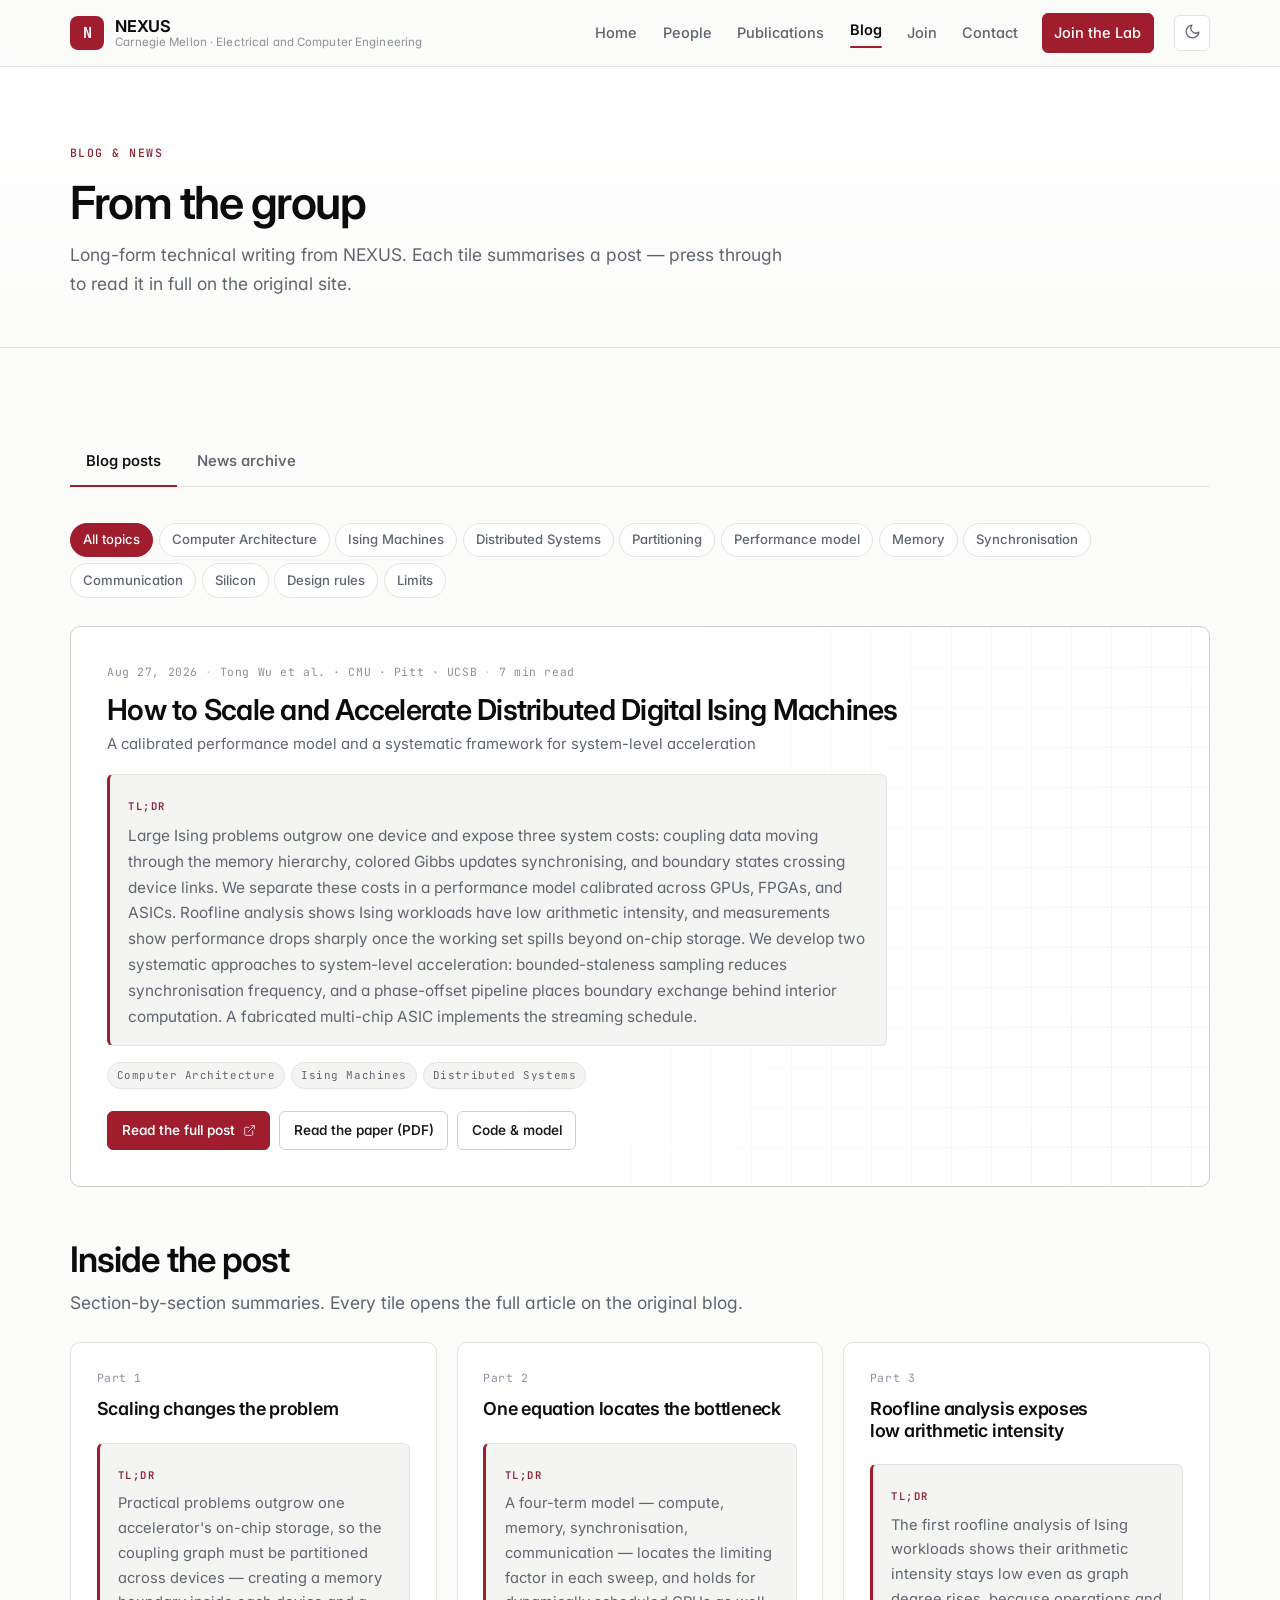
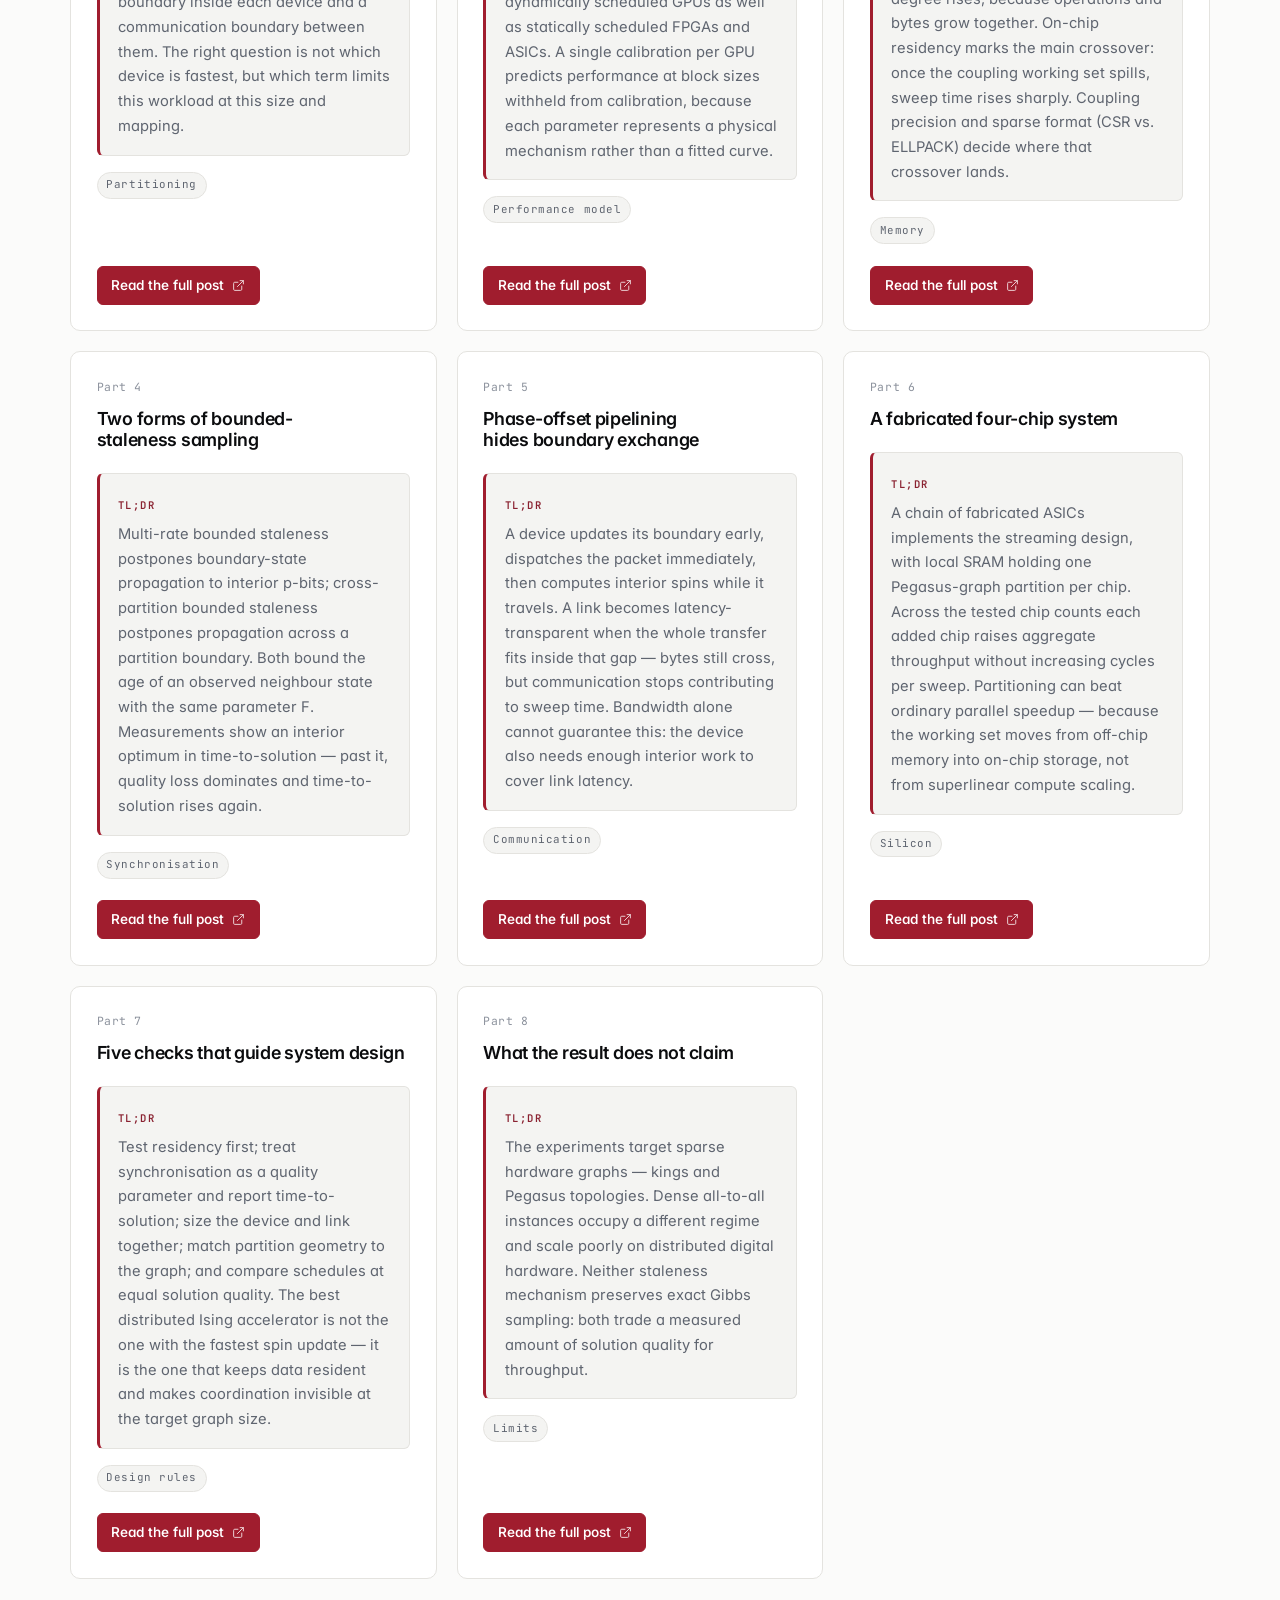
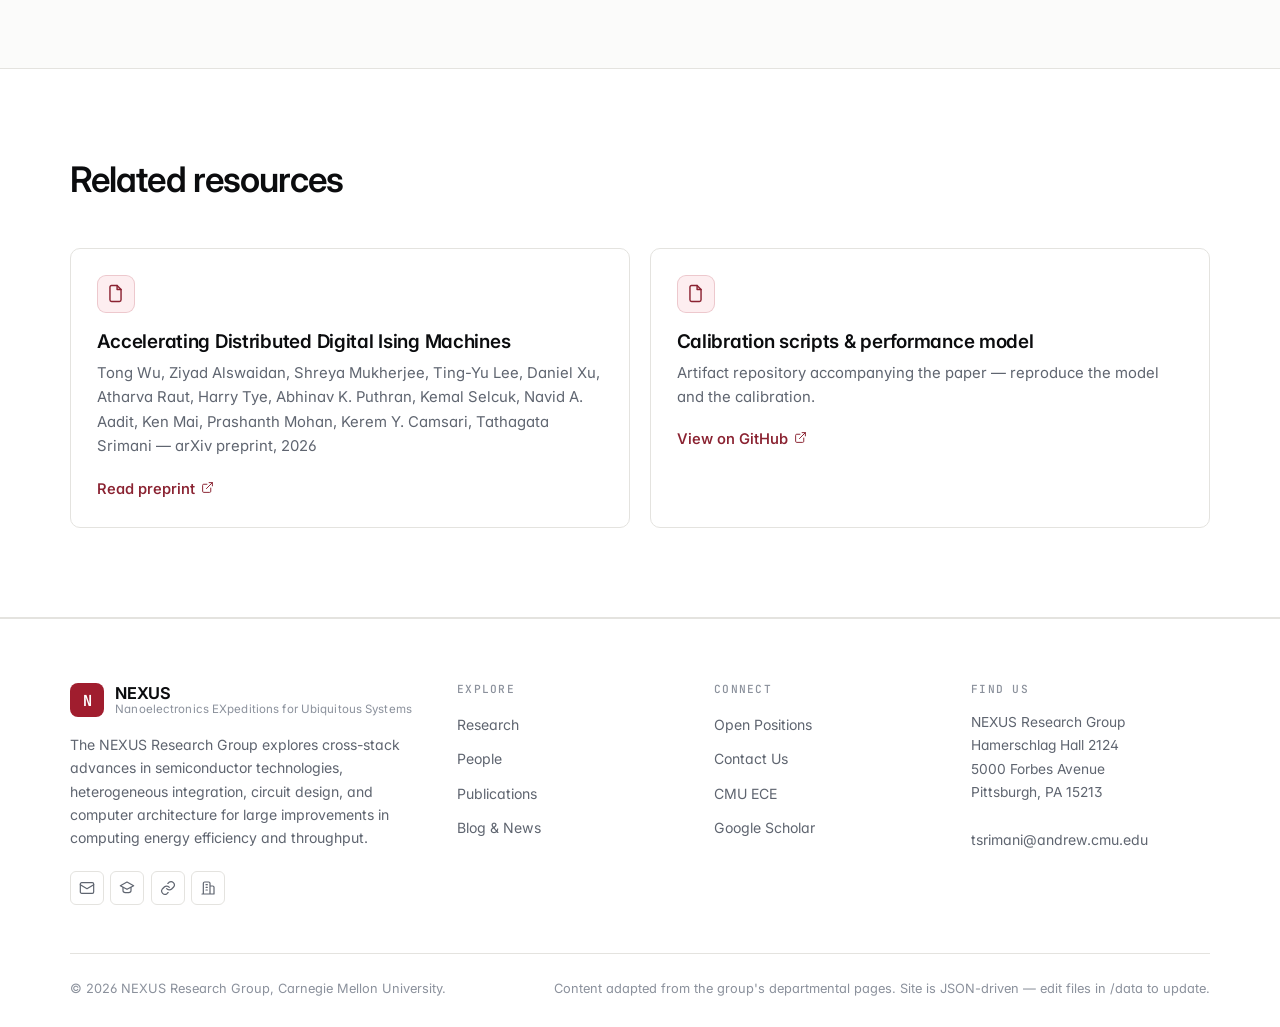
==== blog.html @ 7c120089 "Basic webiste." ====
<!doctype html>
<html lang="en">
<head>
<meta charset="utf-8">
<meta name="viewport" content="width=device-width, initial-scale=1">
<title>Blog & News | NEXUS Research Group</title>
<meta name="description" content="Long-form technical writing and group news from the NEXUS Research Group.">
<meta name="color-scheme" content="light dark">
<meta property="og:type" content="website">
<meta property="og:title" content="Blog & News | NEXUS Research Group">
<meta property="og:description" content="Long-form technical writing and group news from the NEXUS Research Group.">
<link rel="icon" href="data:image/svg+xml,<svg xmlns='http://www.w3.org/2000/svg' viewBox='0 0 100 100'><rect width='100' height='100' rx='20' fill='%23a01d2e'/><text y='68' x='50' text-anchor='middle' font-size='58' font-family='monospace' font-weight='700' fill='%23fff'>N</text></svg>">
<link rel="preconnect" href="https://fonts.googleapis.com">
<link rel="preconnect" href="https://fonts.gstatic.com" crossorigin>
<link href="https://fonts.googleapis.com/css2?family=Inter:wght@400;500;600;700&family=JetBrains+Mono:wght@400;500;600&display=swap" rel="stylesheet">
<link rel="stylesheet" href="assets/css/style.css">
<script>
  /* Apply the stored theme before first paint to avoid a flash. */
  (function () {
    try {
      var t = localStorage.getItem("nexus-theme");
      if (t === "dark" || t === "light") document.documentElement.setAttribute("data-theme", t);
    } catch (e) {}
  })();
</script>
</head>
<body data-page="blog">
<a class="skip-link" href="#main">Skip to content</a>
<header class="site-header"></header>
<main id="main"></main>
<footer class="site-footer"></footer>
<script src="assets/js/main.js"></script>
</body>
</html>
---- assets/css/style.css ----
/* ==========================================================================
   NEXUS Research Group — stylesheet
   All content lives in /data/*.json. This file is presentation only.
   ========================================================================== */

/* ---------- Design tokens : light (default) ---------- */
:root {
  color-scheme: light;

  --bg:            #fbfbfa;
  --bg-alt:        #ffffff;
  --surface:       #ffffff;
  --surface-2:     #f4f4f2;
  --surface-3:     #ecebe8;

  --text:          #17191c;
  --text-strong:   #0b0c0e;
  --muted:         #5f6570;
  --faint:         #8b919c;

  --border:        #e4e3df;
  --border-strong: #cfcec9;

  --accent:        #a01d2e;
  --accent-hover:  #86131f;
  --accent-soft:   #fdeef0;
  --accent-text:   #ffffff;
  --accent-quiet:  #8a2231;

  --ok:            #1a7f52;
  --ok-soft:       #e6f4ec;

  --shadow-sm: 0 1px 2px rgba(18, 20, 24, .05), 0 1px 1px rgba(18, 20, 24, .04);
  --shadow-md: 0 4px 16px rgba(18, 20, 24, .07), 0 1px 3px rgba(18, 20, 24, .05);
  --shadow-lg: 0 18px 50px rgba(18, 20, 24, .10), 0 4px 12px rgba(18, 20, 24, .06);

  --header-bg: rgba(251, 251, 250, .82);
  --grid-line: rgba(23, 25, 28, .05);

  --font-sans: "Inter", -apple-system, BlinkMacSystemFont, "Segoe UI", Roboto, Helvetica, Arial, sans-serif;
  --font-mono: "JetBrains Mono", ui-monospace, SFMono-Regular, "SF Mono", Menlo, Consolas, monospace;

  --wrap: 1140px;
  --wrap-narrow: 760px;
  --radius-sm: 6px;
  --radius:    10px;
  --radius-lg: 16px;

  --step: 1.6rem;
  --section-y: clamp(3.75rem, 7vw, 6.5rem);
  --ease: cubic-bezier(.22, .61, .36, 1);
}

/* ---------- Design tokens : dark ---------- */
@media (prefers-color-scheme: dark) {
  :root:not([data-theme="light"]) {
    color-scheme: dark;

    --bg:            #0d0f12;
    --bg-alt:        #121519;
    --surface:       #14181d;
    --surface-2:     #191e24;
    --surface-3:     #212831;

    --text:          #e4e7ec;
    --text-strong:   #f5f7fa;
    --muted:         #99a1af;
    --faint:         #6f7885;

    --border:        #242a33;
    --border-strong: #333b46;

    --accent:        #f2586f;
    --accent-hover:  #ff7186;
    --accent-soft:   #2a1519;
    --accent-text:   #14080a;
    --accent-quiet:  #f2586f;

    --ok:            #4bd394;
    --ok-soft:       #11241b;

    --shadow-sm: 0 1px 2px rgba(0, 0, 0, .5);
    --shadow-md: 0 4px 18px rgba(0, 0, 0, .55);
    --shadow-lg: 0 20px 55px rgba(0, 0, 0, .6);

    --header-bg: rgba(13, 15, 18, .82);
    --grid-line: rgba(255, 255, 255, .045);
  }
}

:root[data-theme="dark"] {
  color-scheme: dark;

  --bg:            #0d0f12;
  --bg-alt:        #121519;
  --surface:       #14181d;
  --surface-2:     #191e24;
  --surface-3:     #212831;

  --text:          #e4e7ec;
  --text-strong:   #f5f7fa;
  --muted:         #99a1af;
  --faint:         #6f7885;

  --border:        #242a33;
  --border-strong: #333b46;

  --accent:        #f2586f;
  --accent-hover:  #ff7186;
  --accent-soft:   #2a1519;
  --accent-text:   #14080a;
  --accent-quiet:  #f2586f;

  --ok:            #4bd394;
  --ok-soft:       #11241b;

  --shadow-sm: 0 1px 2px rgba(0, 0, 0, .5);
  --shadow-md: 0 4px 18px rgba(0, 0, 0, .55);
  --shadow-lg: 0 20px 55px rgba(0, 0, 0, .6);

  --header-bg: rgba(13, 15, 18, .82);
  --grid-line: rgba(255, 255, 255, .045);
}

/* ---------- Reset ---------- */
*, *::before, *::after { box-sizing: border-box; }
html { -webkit-text-size-adjust: 100%; scroll-behavior: smooth; scroll-padding-top: 92px; }
@media (prefers-reduced-motion: reduce) {
  html { scroll-behavior: auto; }
  *, *::before, *::after { animation-duration: .001ms !important; transition-duration: .001ms !important; }
}

body {
  margin: 0;
  font-family: var(--font-sans);
  font-size: 1rem;
  line-height: 1.65;
  color: var(--text);
  background: var(--bg);
  -webkit-font-smoothing: antialiased;
  -moz-osx-font-smoothing: grayscale;
  font-feature-settings: "cv11", "ss01";
  transition: background-color .25s var(--ease), color .25s var(--ease);
}

h1, h2, h3, h4 { color: var(--text-strong); font-weight: 600; line-height: 1.18; letter-spacing: -.02em; margin: 0 0 .6em; text-wrap: balance; }
h1 { font-size: clamp(2.1rem, 4.6vw, 3.3rem); letter-spacing: -.032em; }
h2 { font-size: clamp(1.6rem, 2.9vw, 2.2rem); letter-spacing: -.026em; }
h3 { font-size: 1.18rem; letter-spacing: -.015em; }
h4 { font-size: 1rem; }
p  { margin: 0 0 1.1em; }
p:last-child { margin-bottom: 0; }

a { color: var(--accent-quiet); text-decoration-color: color-mix(in srgb, var(--accent) 35%, transparent); text-underline-offset: 3px; transition: color .15s var(--ease); }
a:hover { color: var(--accent-hover); }

img { max-width: 100%; height: auto; display: block; }
ul, ol { margin: 0 0 1.1em; padding-left: 1.25rem; }
li { margin-bottom: .4em; }
hr { border: 0; border-top: 1px solid var(--border); margin: 2rem 0; }

:focus-visible { outline: 2px solid var(--accent); outline-offset: 3px; border-radius: 3px; }

/* ---------- Layout primitives ---------- */
.wrap { width: min(100% - 2.5rem, var(--wrap)); margin-inline: auto; }
@media (max-width: 640px) { .wrap { width: min(100% - 2rem, var(--wrap)); } }

.section { padding-block: var(--section-y); }
.section--tight { padding-block: clamp(2.5rem, 4.5vw, 3.75rem); }
.section--alt { background: var(--bg-alt); border-block: 1px solid var(--border); }

.skip-link {
  position: absolute; left: -9999px; top: 0; z-index: 999;
  background: var(--accent); color: var(--accent-text);
  padding: .7rem 1.1rem; border-radius: 0 0 var(--radius) 0; font-weight: 600;
}
.skip-link:focus { left: 0; color: var(--accent-text); }

/* ---------- Typographic helpers ---------- */
.eyebrow {
  font-family: var(--font-mono);
  font-size: .72rem;
  letter-spacing: .13em;
  text-transform: uppercase;
  color: var(--accent-quiet);
  font-weight: 500;
  margin: 0 0 .85rem;
  display: block;
}
.lead { font-size: 1.09rem; color: var(--muted); max-width: 62ch; line-height: 1.7; }
.section-head { max-width: 68ch; margin-bottom: clamp(2rem, 4vw, 3rem); }
.section-head h2 { margin-bottom: .5rem; }

/* ---------- Buttons ---------- */
.btn {
  display: inline-flex; align-items: center; gap: .5rem;
  font: inherit; font-size: .93rem; font-weight: 550;
  padding: .68rem 1.25rem;
  border-radius: var(--radius-sm);
  border: 1px solid transparent;
  cursor: pointer;
  text-decoration: none;
  white-space: nowrap;
  transition: background-color .16s var(--ease), border-color .16s var(--ease), color .16s var(--ease), transform .16s var(--ease);
}
.btn:active { transform: translateY(1px); }
.btn--primary { background: var(--accent); color: var(--accent-text); border-color: var(--accent); }
.btn--primary:hover { background: var(--accent-hover); border-color: var(--accent-hover); color: var(--accent-text); }
.btn--ghost { background: transparent; color: var(--text); border-color: var(--border-strong); }
.btn--ghost:hover { background: var(--surface-2); border-color: var(--faint); color: var(--text-strong); }
.btn--sm { padding: .45rem .85rem; font-size: .85rem; }
.btn[disabled], .btn[aria-disabled="true"] { opacity: .55; pointer-events: none; }

.textlink {
  display: inline-flex; align-items: center; gap: .38rem;
  font-weight: 550; font-size: .92rem; text-decoration: none;
  color: var(--accent-quiet);
}
.textlink:hover { gap: .55rem; }
.textlink .arrow { transition: transform .18s var(--ease); }
.textlink:hover .arrow { transform: translateX(2px); }

/* ---------- Header ---------- */
.site-header {
  position: sticky; top: 0; z-index: 100;
  background: var(--header-bg);
  backdrop-filter: saturate(180%) blur(14px);
  -webkit-backdrop-filter: saturate(180%) blur(14px);
  border-bottom: 1px solid var(--border);
}
.header-inner { display: flex; align-items: center; gap: 1.25rem; min-height: 66px; }

.brand { display: flex; align-items: center; gap: .7rem; text-decoration: none; color: inherit; margin-right: auto; }
.brand:hover { color: inherit; }
.brand-mark {
  width: 34px; height: 34px; flex: none;
  display: grid; place-items: center;
  border-radius: 8px;
  background: var(--accent); color: var(--accent-text);
  font-family: var(--font-mono); font-weight: 700; font-size: .95rem;
  letter-spacing: -.02em;
}
.brand-text { display: flex; flex-direction: column; line-height: 1.15; }
.brand-name { font-weight: 650; font-size: 1.02rem; letter-spacing: -.02em; color: var(--text-strong); }
.brand-sub { font-size: .72rem; color: var(--faint); letter-spacing: .01em; }

.nav { display: flex; align-items: center; gap: .15rem; }
.nav a {
  display: block; padding: .45rem .72rem;
  font-size: .91rem; font-weight: 500;
  color: var(--muted); text-decoration: none;
  border-radius: var(--radius-sm);
  transition: color .15s var(--ease), background-color .15s var(--ease);
}
.nav a:hover { color: var(--text-strong); background: var(--surface-2); }
.nav a[aria-current="page"] { color: var(--text-strong); font-weight: 600; }
.nav a[aria-current="page"]::after {
  content: ""; display: block; height: 2px; margin-top: 4px; border-radius: 2px;
  background: var(--accent);
}

.header-tools { display: flex; align-items: center; gap: .5rem; }

.theme-toggle {
  width: 36px; height: 36px; flex: none;
  display: grid; place-items: center;
  border: 1px solid var(--border); border-radius: var(--radius-sm);
  background: var(--surface); color: var(--muted);
  cursor: pointer;
  transition: color .15s var(--ease), border-color .15s var(--ease), background-color .15s var(--ease);
}
.theme-toggle:hover { color: var(--text-strong); border-color: var(--border-strong); background: var(--surface-2); }
.theme-toggle svg { width: 17px; height: 17px; }
.theme-toggle .icon-sun { display: none; }
:root[data-theme="dark"] .theme-toggle .icon-sun { display: block; }
:root[data-theme="dark"] .theme-toggle .icon-moon { display: none; }
@media (prefers-color-scheme: dark) {
  :root:not([data-theme="light"]) .theme-toggle .icon-sun { display: block; }
  :root:not([data-theme="light"]) .theme-toggle .icon-moon { display: none; }
}

.nav-toggle { display: none; width: 36px; height: 36px; place-items: center; border: 1px solid var(--border); border-radius: var(--radius-sm); background: var(--surface); color: var(--text); cursor: pointer; }
.nav-toggle svg { width: 18px; height: 18px; }

@media (max-width: 900px) {
  .nav-toggle { display: grid; }
  .header-inner { flex-wrap: wrap; }
  .nav {
    order: 3; flex-basis: 100%;
    flex-direction: column; align-items: stretch; gap: 0;
    max-height: 0; overflow: hidden;
    border-top: 1px solid transparent;
    transition: max-height .28s var(--ease), border-color .28s var(--ease);
  }
  .nav[data-open="true"] { max-height: 460px; border-top-color: var(--border); padding-block: .5rem 1rem; }
  .nav a { padding: .7rem .25rem; font-size: .98rem; }
  .nav a[aria-current="page"]::after { width: 18px; }
  .nav .btn { margin-top: .6rem; justify-content: center; }
}
@media (min-width: 901px) { .nav .nav-cta { margin-left: .6rem; } }
/* The generic .nav a rule outranks .btn--primary — restate button colours here. */
.nav a.btn--primary { color: var(--accent-text); background: var(--accent); }
.nav a.btn--primary:hover { color: var(--accent-text); background: var(--accent-hover); }
.nav a.btn--primary::after { content: none; }
@media (max-width: 460px) { .brand-sub { display: none; } }

/* ---------- Page header block ---------- */
.page-head {
  padding-block: clamp(3rem, 6vw, 4.75rem) clamp(2rem, 4vw, 3rem);
  border-bottom: 1px solid var(--border);
  background:
    linear-gradient(to bottom, var(--bg-alt), var(--bg)),
    var(--bg);
}
.page-head h1 { font-size: clamp(1.95rem, 4vw, 2.85rem); margin-bottom: .65rem; }
.page-head .lead { max-width: 66ch; }

/* ---------- Hero ---------- */
.hero {
  position: relative;
  padding-block: clamp(3.5rem, 8vw, 6.5rem) clamp(3rem, 6vw, 5rem);
  overflow: hidden;
  border-bottom: 1px solid var(--border);
}
.hero::before {
  content: ""; position: absolute; inset: 0; pointer-events: none;
  background-image: linear-gradient(var(--grid-line) 1px, transparent 1px), linear-gradient(90deg, var(--grid-line) 1px, transparent 1px);
  background-size: 56px 56px;
  mask-image: radial-gradient(ellipse 80% 70% at 70% 30%, #000 20%, transparent 78%);
  -webkit-mask-image: radial-gradient(ellipse 80% 70% at 70% 30%, #000 20%, transparent 78%);
}
.hero-grid {
  position: relative;
  display: grid; grid-template-columns: minmax(0, 1.05fr) minmax(0, .95fr);
  gap: clamp(2rem, 5vw, 4rem); align-items: center;
}
.hero h1 { margin-bottom: 1.1rem; }
.hero .lead { font-size: 1.13rem; max-width: 54ch; }
.hero-actions { display: flex; flex-wrap: wrap; gap: .7rem; margin-top: 1.9rem; }
@media (max-width: 900px) { .hero-grid { grid-template-columns: 1fr; } }

/* Hero stack graphic (pure CSS, theme-aware) */
.stack-figure { display: flex; flex-direction: column; align-items: center; gap: 1rem; }
.stack {
  --tilt: 58deg;
  display: grid; gap: 14px;
  width: min(100%, 400px);
  transform: perspective(1200px) rotateX(52deg) rotateZ(-38deg);
  transform-style: preserve-3d;
}
.stack-layer {
  position: relative;
  border: 1px solid var(--border-strong);
  border-radius: 8px;
  background: var(--surface);
  box-shadow: var(--shadow-md);
  padding: 1.05rem 1.15rem;
  display: flex; flex-direction: column; gap: .1rem;
  transition: transform .35s var(--ease), box-shadow .35s var(--ease), border-color .35s var(--ease);
}
.stack-layer::after {
  content: ""; position: absolute; inset: 6px;
  border-radius: 5px;
  background-image: linear-gradient(var(--grid-line) 1px, transparent 1px), linear-gradient(90deg, var(--grid-line) 1px, transparent 1px);
  background-size: 18px 18px;
  opacity: .9; pointer-events: none;
}
.stack-layer:nth-child(1) { border-color: color-mix(in srgb, var(--accent) 45%, var(--border-strong)); }
.stack:hover .stack-layer { box-shadow: var(--shadow-lg); }
.stack:hover .stack-layer:nth-child(1) { transform: translateZ(26px); }
.stack:hover .stack-layer:nth-child(2) { transform: translateZ(13px); }
.stack-label { font-weight: 600; font-size: .9rem; color: var(--text-strong); letter-spacing: -.01em; position: relative; z-index: 1; }
.stack-sub { font-family: var(--font-mono); font-size: .7rem; color: var(--muted); letter-spacing: .04em; position: relative; z-index: 1; }
.stack-caption { font-family: var(--font-mono); font-size: .72rem; letter-spacing: .08em; text-transform: uppercase; color: var(--faint); text-align: center; margin-top: 1.5rem; }
@media (max-width: 900px) { .stack { transform: perspective(1200px) rotateX(38deg) rotateZ(-26deg); margin-block: 1.5rem; } }
@media (max-width: 560px) { .stack { transform: none; width: 100%; } .stack-layer::after { opacity: .5; } }

/* ---------- Stats strip ---------- */
.stats {
  display: grid; grid-template-columns: repeat(4, 1fr);
  border: 1px solid var(--border); border-radius: var(--radius);
  background: var(--surface); overflow: hidden;
}
.stat { padding: 1.5rem 1.4rem; border-right: 1px solid var(--border); }
.stat:last-child { border-right: 0; }
.stat-value { font-size: 1.85rem; font-weight: 620; letter-spacing: -.035em; color: var(--text-strong); line-height: 1.1; }
.stat-label { font-size: .88rem; font-weight: 550; margin-top: .35rem; color: var(--text); }
.stat-detail { font-size: .8rem; color: var(--faint); margin-top: .1rem; }
@media (max-width: 860px) {
  .stats { grid-template-columns: repeat(2, 1fr); }
  .stat:nth-child(2n) { border-right: 0; }
  .stat:nth-child(-n+2) { border-bottom: 1px solid var(--border); }
}
@media (max-width: 460px) {
  .stats { grid-template-columns: 1fr; }
  .stat { border-right: 0; border-bottom: 1px solid var(--border); }
  .stat:last-child { border-bottom: 0; }
}

/* ---------- Split (about) ---------- */
.split { display: grid; grid-template-columns: minmax(0, 1.25fr) minmax(0, 1fr); gap: clamp(2rem, 5vw, 4.5rem); align-items: start; }
@media (max-width: 880px) { .split { grid-template-columns: 1fr; } }
.checklist { list-style: none; padding: 0; margin: 0; display: grid; gap: .95rem; }
.checklist li { display: flex; gap: .75rem; font-size: .93rem; color: var(--muted); line-height: 1.55; margin: 0; }
.checklist .tick { flex: none; width: 20px; height: 20px; margin-top: 1px; border-radius: 50%; display: grid; place-items: center; background: var(--accent-soft); color: var(--accent-quiet); }
.checklist .tick svg { width: 11px; height: 11px; }

/* ---------- Cards ---------- */
.card-grid { display: grid; gap: 1.25rem; }
.card-grid--3 { grid-template-columns: repeat(auto-fit, minmax(280px, 1fr)); }
.card-grid--2 { grid-template-columns: repeat(auto-fit, minmax(320px, 1fr)); }

.card {
  background: var(--surface);
  border: 1px solid var(--border);
  border-radius: var(--radius);
  padding: 1.6rem;
  transition: border-color .18s var(--ease), box-shadow .18s var(--ease), transform .18s var(--ease);
}
.card--interactive:hover { border-color: var(--border-strong); box-shadow: var(--shadow-md); transform: translateY(-2px); }
.card h3 { margin-bottom: .5rem; }
.card p { color: var(--muted); font-size: .93rem; }

.card-icon {
  width: 38px; height: 38px; border-radius: 9px;
  display: grid; place-items: center; margin-bottom: 1.1rem;
  background: var(--accent-soft); color: var(--accent-quiet);
  border: 1px solid color-mix(in srgb, var(--accent) 18%, transparent);
}
.card-icon svg { width: 19px; height: 19px; }

.tag-row { display: flex; flex-wrap: wrap; gap: .4rem; margin-top: 1.1rem; }
.tag {
  font-family: var(--font-mono); font-size: .68rem; letter-spacing: .05em;
  padding: .22rem .55rem; border-radius: 100px;
  background: var(--surface-2); color: var(--muted);
  border: 1px solid var(--border);
  white-space: nowrap;
}
.tag--accent { background: var(--accent-soft); color: var(--accent-quiet); border-color: color-mix(in srgb, var(--accent) 22%, transparent); }
.tag--ok { background: var(--ok-soft); color: var(--ok); border-color: color-mix(in srgb, var(--ok) 25%, transparent); }

/* Expandable research area */
.area-body { display: none; margin-top: 1.1rem; padding-top: 1.1rem; border-top: 1px solid var(--border); }
.area-body p { font-size: .91rem; }
.area[data-expanded="true"] .area-body { display: block; }
.area-toggle {
  margin-top: 1.15rem; background: none; border: 0; padding: 0;
  font: inherit; font-size: .88rem; font-weight: 550; color: var(--accent-quiet);
  cursor: pointer; display: inline-flex; align-items: center; gap: .38rem;
}
.area-toggle svg { width: 13px; height: 13px; transition: transform .2s var(--ease); }
.area[data-expanded="true"] .area-toggle svg { transform: rotate(180deg); }

/* ---------- News list ---------- */
.news-list { display: grid; gap: 0; border-top: 1px solid var(--border); }
.news-item {
  display: grid; grid-template-columns: 128px minmax(0, 1fr) auto;
  gap: 1.5rem; align-items: baseline;
  padding: 1.25rem .25rem;
  border-bottom: 1px solid var(--border);
  transition: background-color .15s var(--ease);
}
.news-item:hover { background: var(--surface-2); }
.news-date { font-family: var(--font-mono); font-size: .76rem; letter-spacing: .04em; color: var(--faint); white-space: nowrap; }
.news-body h3 { font-size: 1rem; margin-bottom: .3rem; font-weight: 600; }
.news-body h3 a { text-decoration: none; color: inherit; }
.news-body h3 a:hover { color: var(--accent-quiet); }
.news-body p { font-size: .89rem; color: var(--muted); margin: 0; }
@media (max-width: 720px) {
  .news-item { grid-template-columns: 1fr; gap: .45rem; }
  .news-item .tag { justify-self: start; }
}

/* ---------- People ---------- */
.pi-card {
  display: grid; grid-template-columns: 208px minmax(0, 1fr);
  gap: clamp(1.5rem, 4vw, 3rem);
  padding: clamp(1.5rem, 3vw, 2.25rem);
  border: 1px solid var(--border); border-radius: var(--radius-lg);
  background: var(--surface);
}
@media (max-width: 720px) { .pi-card { grid-template-columns: 1fr; } }
.pi-card h2 { font-size: 1.6rem; margin-bottom: .2rem; }
.pi-role { font-size: .95rem; color: var(--accent-quiet); font-weight: 550; }
.pi-affil { font-size: .88rem; color: var(--faint); margin-bottom: 1.2rem; }
.pi-meta { display: flex; flex-wrap: wrap; gap: 1.25rem; margin-top: 1.35rem; padding-top: 1.35rem; border-top: 1px solid var(--border); font-size: .87rem; }
.pi-meta div { display: flex; flex-direction: column; gap: .1rem; }
.pi-meta dt, .pi-meta .k { font-family: var(--font-mono); font-size: .68rem; letter-spacing: .09em; text-transform: uppercase; color: var(--faint); }

.avatar {
  aspect-ratio: 1; width: 100%;
  border-radius: var(--radius); overflow: hidden;
  display: grid; place-items: center;
  background: linear-gradient(150deg, var(--surface-2), var(--surface-3));
  border: 1px solid var(--border);
  color: var(--muted);
  font-family: var(--font-mono); font-weight: 600;
  font-size: clamp(1.4rem, 3.5vw, 2.1rem); letter-spacing: .02em;
  user-select: none;
}
.avatar img { width: 100%; height: 100%; object-fit: cover; }

.people-grid { display: grid; grid-template-columns: repeat(auto-fill, minmax(184px, 1fr)); gap: 1.5rem 1.25rem; }
.person { text-align: left; }
.person .avatar { margin-bottom: .9rem; }
.person-name { font-weight: 600; font-size: .97rem; color: var(--text-strong); letter-spacing: -.01em; }
.person-role { font-size: .84rem; color: var(--muted); }
.person-note { font-size: .78rem; color: var(--accent-quiet); margin-top: .3rem; line-height: 1.45; }
.person .tag-row { margin-top: .6rem; gap: .3rem; }
.person .tag { font-size: .64rem; padding: .15rem .45rem; }

.group-block + .group-block { margin-top: clamp(2.5rem, 5vw, 3.75rem); }
.group-head { margin-bottom: 1.75rem; padding-bottom: .85rem; border-bottom: 1px solid var(--border); display: flex; align-items: baseline; justify-content: space-between; gap: 1rem; flex-wrap: wrap; }
.group-head h2 { font-size: 1.3rem; margin: 0; }
.group-head p { font-size: .88rem; color: var(--faint); margin: 0; }

.pill-list { display: flex; flex-wrap: wrap; gap: .5rem; list-style: none; padding: 0; margin: 0; }
.pill-list li { margin: 0; }
.pill { display: inline-block; padding: .4rem .8rem; border: 1px solid var(--border); border-radius: 100px; background: var(--surface); font-size: .85rem; color: var(--muted); }

/* ---------- Publications ---------- */
.filters {
  display: flex; flex-wrap: wrap; gap: .75rem; align-items: center;
  padding: 1rem 1.1rem; margin-bottom: 2rem;
  border: 1px solid var(--border); border-radius: var(--radius);
  background: var(--surface);
  position: sticky; top: 74px; z-index: 20;
  backdrop-filter: blur(10px);
}
.filter-search { flex: 1 1 220px; min-width: 180px; position: relative; display: flex; align-items: center; }
.filter-search svg { position: absolute; left: .7rem; width: 15px; height: 15px; color: var(--faint); pointer-events: none; }
.filter-search input { padding-left: 2.1rem !important; }
.chip-row { display: flex; flex-wrap: wrap; gap: .35rem; }
.chip {
  font: inherit; font-size: .82rem; font-weight: 500;
  padding: .35rem .75rem; border-radius: 100px;
  border: 1px solid var(--border); background: var(--surface);
  color: var(--muted); cursor: pointer;
  transition: all .15s var(--ease);
}
.chip:hover { border-color: var(--border-strong); color: var(--text); }
.chip[aria-pressed="true"] { background: var(--accent); border-color: var(--accent); color: var(--accent-text); }
.filter-count { font-family: var(--font-mono); font-size: .75rem; color: var(--faint); margin-left: auto; white-space: nowrap; }
@media (max-width: 720px) { .filters { position: static; } .filter-count { margin-left: 0; flex-basis: 100%; } }

.year-block { margin-bottom: 2.75rem; }
.year-head {
  display: flex; align-items: center; gap: 1rem;
  font-family: var(--font-mono); font-size: .82rem; letter-spacing: .1em;
  color: var(--faint); margin-bottom: .5rem;
}
.year-head::after { content: ""; flex: 1; height: 1px; background: var(--border); }

.pub {
  display: grid; grid-template-columns: minmax(0, 1fr) auto;
  gap: 1.5rem; align-items: start;
  padding: 1.15rem .25rem;
  border-bottom: 1px solid var(--border);
}
.pub:hover { background: var(--surface-2); }
.pub-title { font-size: 1rem; font-weight: 600; color: var(--text-strong); line-height: 1.4; margin-bottom: .35rem; letter-spacing: -.012em; }
.pub-title a { color: inherit; text-decoration: none; }
.pub-title a:hover { color: var(--accent-quiet); text-decoration: underline; text-underline-offset: 3px; }
.pub-authors { font-size: .87rem; color: var(--muted); line-height: 1.55; margin-bottom: .25rem; }
.pub-authors .me { color: var(--text-strong); font-weight: 600; }
.pub-venue { font-size: .85rem; color: var(--faint); font-style: italic; }
.pub-badges { display: flex; flex-direction: column; align-items: flex-end; gap: .4rem; }
@media (max-width: 640px) {
  .pub { grid-template-columns: 1fr; gap: .75rem; }
  .pub-badges { flex-direction: row; align-items: center; flex-wrap: wrap; }
}
.empty-state { text-align: center; padding: 3.5rem 1rem; color: var(--faint); }
.empty-state strong { display: block; color: var(--text); margin-bottom: .3rem; font-weight: 600; }

/* ---------- Tabs ---------- */
.tabs { display: flex; gap: .25rem; border-bottom: 1px solid var(--border); margin-bottom: 2.25rem; }
.tab {
  font: inherit; font-size: .93rem; font-weight: 550;
  padding: .7rem 1rem; background: none; border: 0; cursor: pointer;
  color: var(--muted); border-bottom: 2px solid transparent; margin-bottom: -1px;
  transition: color .15s var(--ease), border-color .15s var(--ease);
}
.tab:hover { color: var(--text-strong); }
.tab[aria-selected="true"] { color: var(--text-strong); border-bottom-color: var(--accent); }

/* ---------- Blog tiles ---------- */
.tile-grid { display: grid; gap: 1.25rem; grid-template-columns: repeat(auto-fill, minmax(320px, 1fr)); }
.tile-grid--wide { grid-template-columns: 1fr; }
.tile-grid:empty { display: none; }

.tile {
  display: flex; flex-direction: column;
  background: var(--surface);
  border: 1px solid var(--border);
  border-radius: var(--radius);
  padding: 1.6rem;
  transition: border-color .18s var(--ease), box-shadow .18s var(--ease), transform .18s var(--ease);
}
.tile:hover { border-color: var(--border-strong); box-shadow: var(--shadow-md); transform: translateY(-2px); }
.tile h3 { font-size: 1.12rem; margin-bottom: .3rem; }
.tile-sub { font-size: .93rem; color: var(--muted); margin-bottom: 0; }
.tile-meta {
  font-family: var(--font-mono); font-size: .71rem; letter-spacing: .05em;
  color: var(--faint); margin-bottom: .7rem;
  display: flex; flex-wrap: wrap; align-items: center; gap: .3rem .45rem;
}
.tile-meta .dot { color: var(--border-strong); }

.tile--featured {
  border-color: var(--border-strong);
  background: linear-gradient(180deg, var(--surface), var(--surface));
  padding: clamp(1.6rem, 3vw, 2.25rem);
  position: relative; overflow: hidden;
}
.tile--featured::before {
  content: ""; position: absolute; inset: 0; pointer-events: none;
  background-image: linear-gradient(var(--grid-line) 1px, transparent 1px), linear-gradient(90deg, var(--grid-line) 1px, transparent 1px);
  background-size: 40px 40px;
  mask-image: linear-gradient(110deg, transparent 45%, #000 100%);
  -webkit-mask-image: linear-gradient(110deg, transparent 45%, #000 100%);
}
.tile--featured > * { position: relative; }
.tile--featured h3 { font-size: clamp(1.35rem, 2.6vw, 1.8rem); letter-spacing: -.026em; }
.tile--featured .tldr { max-width: 78ch; }

.tldr {
  margin-top: 1.15rem; padding: 1rem 1.15rem;
  border-radius: var(--radius-sm);
  background: var(--surface-2);
  border: 1px solid var(--border);
  border-left: 3px solid var(--accent);
}
.tldr-label {
  display: inline-block;
  font-family: var(--font-mono); font-size: .66rem; font-weight: 600;
  letter-spacing: .14em; text-transform: uppercase;
  color: var(--accent-quiet); margin-bottom: .45rem;
}
.tldr p { font-size: .92rem; line-height: 1.68; color: var(--muted); margin: 0; }
.tile--featured .tldr p { font-size: .96rem; }

.tile .tag-row { margin-top: 1rem; margin-bottom: 0; }
.tile-actions { display: flex; flex-wrap: wrap; gap: .55rem; margin-top: auto; padding-top: 1.35rem; }
.tile-actions .btn svg { opacity: .8; }

/* ---------- Forms ---------- */
.form-shell {
  border: 1px solid var(--border); border-radius: var(--radius-lg);
  background: var(--surface); padding: clamp(1.5rem, 3.5vw, 2.5rem);
}
.form-grid { display: grid; grid-template-columns: repeat(2, minmax(0, 1fr)); gap: 1.25rem; }
.field--full { grid-column: 1 / -1; }
@media (max-width: 640px) { .form-grid { grid-template-columns: 1fr; } .field--half { grid-column: 1 / -1; } }

.field label, .field .field-label { display: block; font-size: .87rem; font-weight: 550; color: var(--text-strong); margin-bottom: .45rem; }
.req { color: var(--accent); margin-left: .15rem; }
.field-help { font-size: .79rem; color: var(--faint); margin-top: .4rem; }

input[type="text"], input[type="email"], input[type="url"], input[type="tel"], select, textarea {
  width: 100%; font: inherit; font-size: .93rem;
  padding: .62rem .8rem;
  color: var(--text); background: var(--bg-alt);
  border: 1px solid var(--border-strong); border-radius: var(--radius-sm);
  transition: border-color .15s var(--ease), box-shadow .15s var(--ease), background-color .15s var(--ease);
}
input::placeholder, textarea::placeholder { color: var(--faint); }
input:focus, select:focus, textarea:focus {
  outline: none; border-color: var(--accent);
  box-shadow: 0 0 0 3px color-mix(in srgb, var(--accent) 16%, transparent);
}
textarea { resize: vertical; min-height: 110px; line-height: 1.6; }
select {
  appearance: none;
  background-image: url("data:image/svg+xml,%3Csvg xmlns='http://www.w3.org/2000/svg' width='12' height='8' viewBox='0 0 12 8'%3E%3Cpath fill='none' stroke='%238b919c' stroke-width='1.6' stroke-linecap='round' stroke-linejoin='round' d='M1 1.5 6 6.5 11 1.5'/%3E%3C/svg%3E");
  background-repeat: no-repeat; background-position: right .8rem center;
  padding-right: 2.2rem;
}
[aria-invalid="true"] { border-color: var(--accent) !important; }
.field-error { display: none; font-size: .79rem; color: var(--accent); margin-top: .35rem; font-weight: 500; }
.field[data-invalid="true"] .field-error { display: block; }

.check-grid { display: grid; grid-template-columns: repeat(auto-fit, minmax(230px, 1fr)); gap: .55rem; }
.check {
  display: flex; align-items: flex-start; gap: .6rem;
  padding: .6rem .75rem; border: 1px solid var(--border); border-radius: var(--radius-sm);
  background: var(--bg-alt); cursor: pointer; font-size: .89rem; color: var(--text);
  transition: border-color .15s var(--ease), background-color .15s var(--ease);
}
.check:hover { border-color: var(--border-strong); }
.check:has(input:checked) { border-color: var(--accent); background: var(--accent-soft); }
.check input { flex: none; margin: .22rem 0 0; accent-color: var(--accent); width: 15px; height: 15px; }
.check--single { border: 0; background: none; padding: 0; }
.check--single:hover { border-color: transparent; }

.form-foot { display: flex; flex-wrap: wrap; gap: 1rem; align-items: center; justify-content: space-between; margin-top: 1.75rem; padding-top: 1.5rem; border-top: 1px solid var(--border); }
.privacy-note { font-size: .79rem; color: var(--faint); max-width: 46ch; }

.form-status { display: none; margin-top: 1.25rem; padding: .9rem 1.1rem; border-radius: var(--radius-sm); font-size: .89rem; border: 1px solid transparent; }
.form-status[data-state="success"] { display: block; background: var(--ok-soft); border-color: color-mix(in srgb, var(--ok) 30%, transparent); color: var(--ok); }
.form-status[data-state="error"] { display: block; background: var(--accent-soft); border-color: color-mix(in srgb, var(--accent) 30%, transparent); color: var(--accent-quiet); }
.form-status[data-state="pending"] { display: block; background: var(--surface-2); border-color: var(--border); color: var(--muted); }
.hp-field { position: absolute; left: -9999px; width: 1px; height: 1px; overflow: hidden; }

/* ---------- Positions / accordion ---------- */
.position { border: 1px solid var(--border); border-radius: var(--radius); background: var(--surface); overflow: hidden; }
.position + .position { margin-top: .85rem; }
.position-head { display: flex; align-items: center; gap: 1rem; padding: 1.15rem 1.35rem; }
.position-head h3 { margin: 0; font-size: 1.05rem; }
.position-summary { font-size: .87rem; color: var(--muted); margin-left: auto; text-align: right; }
@media (max-width: 640px) { .position-head { flex-wrap: wrap; } .position-summary { margin-left: 0; text-align: left; flex-basis: 100%; } }
.position-body { padding: 0 1.35rem 1.35rem; border-top: 1px solid var(--border); padding-top: 1.15rem; }
.position-body p { font-size: .91rem; color: var(--muted); }

.faq-item { border-bottom: 1px solid var(--border); }
.faq-q { width: 100%; text-align: left; font: inherit; font-size: .97rem; font-weight: 550; color: var(--text-strong); background: none; border: 0; padding: 1.05rem .25rem; cursor: pointer; display: flex; align-items: center; justify-content: space-between; gap: 1rem; }
.faq-q svg { flex: none; width: 14px; height: 14px; color: var(--faint); transition: transform .2s var(--ease); }
.faq-item[data-open="true"] .faq-q svg { transform: rotate(45deg); }
.faq-a { display: none; padding: 0 .25rem 1.15rem; font-size: .91rem; color: var(--muted); max-width: 68ch; }
.faq-item[data-open="true"] .faq-a { display: block; }

/* ---------- Contact ---------- */
.contact-cards { display: grid; grid-template-columns: repeat(auto-fit, minmax(240px, 1fr)); gap: 1.25rem; }
.contact-card .card-icon { margin-bottom: .95rem; }
.contact-card address { font-style: normal; font-size: .92rem; color: var(--muted); line-height: 1.65; }
.map-frame { border: 1px solid var(--border); border-radius: var(--radius); overflow: hidden; background: var(--surface-2); }
.map-frame iframe { width: 100%; height: 340px; border: 0; display: block; filter: none; }
:root[data-theme="dark"] .map-frame iframe { filter: invert(.9) hue-rotate(180deg) saturate(.7) brightness(.95); }
@media (prefers-color-scheme: dark) { :root:not([data-theme="light"]) .map-frame iframe { filter: invert(.9) hue-rotate(180deg) saturate(.7) brightness(.95); } }
.map-caption { display: flex; justify-content: space-between; align-items: center; gap: 1rem; flex-wrap: wrap; padding: .8rem 1rem; border-top: 1px solid var(--border); font-size: .85rem; color: var(--muted); background: var(--surface); }

.enquiry-row { display: grid; grid-template-columns: 200px minmax(0, 1fr) auto; gap: 1.25rem; align-items: center; padding: 1.1rem .25rem; border-bottom: 1px solid var(--border); }
.enquiry-row:first-child { border-top: 1px solid var(--border); }
.enquiry-type { font-weight: 600; font-size: .93rem; color: var(--text-strong); }
.enquiry-row p { font-size: .89rem; color: var(--muted); margin: 0; }
@media (max-width: 720px) { .enquiry-row { grid-template-columns: 1fr; gap: .45rem; } .enquiry-row .btn { justify-self: start; } }

/* ---------- CTA band ---------- */
.cta-band {
  border: 1px solid var(--border); border-radius: var(--radius-lg);
  background: var(--surface);
  padding: clamp(2rem, 4vw, 3rem);
  display: flex; flex-wrap: wrap; gap: 1.75rem; align-items: center; justify-content: space-between;
  position: relative; overflow: hidden;
}
.cta-band::before {
  content: ""; position: absolute; inset: 0; pointer-events: none;
  background-image: linear-gradient(var(--grid-line) 1px, transparent 1px), linear-gradient(90deg, var(--grid-line) 1px, transparent 1px);
  background-size: 40px 40px;
  mask-image: linear-gradient(105deg, transparent 42%, #000 100%);
  -webkit-mask-image: linear-gradient(105deg, transparent 42%, #000 100%);
}
.cta-band > * { position: relative; }
.cta-band h2 { margin-bottom: .4rem; font-size: 1.6rem; }
.cta-band p { color: var(--muted); font-size: .96rem; max-width: 52ch; margin: 0; }
.cta-actions { display: flex; flex-wrap: wrap; gap: .7rem; }

/* ---------- Footer ---------- */
.site-footer { border-top: 1px solid var(--border); background: var(--bg-alt); padding-block: clamp(2.75rem, 5vw, 4rem) 1.75rem; margin-top: auto; }
.footer-grid { display: grid; grid-template-columns: minmax(0, 1.6fr) repeat(2, minmax(0, 1fr)) minmax(0, 1.1fr); gap: 2.5rem; }
@media (max-width: 900px) { .footer-grid { grid-template-columns: repeat(2, minmax(0, 1fr)); gap: 2rem; } }
@media (max-width: 520px) { .footer-grid { grid-template-columns: 1fr; } }
.footer-blurb { font-size: .88rem; color: var(--muted); max-width: 42ch; margin-top: 1rem; }
.footer-col h4 { font-family: var(--font-mono); font-size: .7rem; letter-spacing: .11em; text-transform: uppercase; color: var(--faint); font-weight: 500; margin-bottom: .9rem; }
.footer-col ul { list-style: none; padding: 0; margin: 0; display: grid; gap: .5rem; }
.footer-col li { margin: 0; }
.footer-col a { font-size: .88rem; color: var(--muted); text-decoration: none; }
.footer-col a:hover { color: var(--accent-quiet); }
.footer-col address { font-style: normal; font-size: .86rem; color: var(--muted); line-height: 1.7; }
.footer-bottom { display: flex; flex-wrap: wrap; gap: .75rem 1.5rem; justify-content: space-between; align-items: center; margin-top: 3rem; padding-top: 1.5rem; border-top: 1px solid var(--border); font-size: .8rem; color: var(--faint); }
.social-row { display: flex; gap: .4rem; margin-top: 1.35rem; }
.social-row a {
  width: 34px; height: 34px; display: grid; place-items: center;
  border: 1px solid var(--border); border-radius: var(--radius-sm);
  color: var(--muted); background: var(--surface);
  transition: color .15s var(--ease), border-color .15s var(--ease);
}
.social-row a:hover { color: var(--accent-quiet); border-color: var(--border-strong); }
.social-row svg { width: 16px; height: 16px; }

/* ---------- Loader / error ---------- */
.boot-error {
  max-width: 640px; margin: 6rem auto; padding: 2rem;
  border: 1px solid var(--border); border-left: 3px solid var(--accent);
  border-radius: var(--radius); background: var(--surface);
}
.boot-error h2 { font-size: 1.2rem; }
.boot-error code { font-family: var(--font-mono); font-size: .85rem; background: var(--surface-2); padding: .15rem .4rem; border-radius: 4px; border: 1px solid var(--border); }
.boot-error pre { font-family: var(--font-mono); font-size: .8rem; background: var(--surface-2); padding: .9rem 1rem; border-radius: var(--radius-sm); border: 1px solid var(--border); overflow-x: auto; }
.sr-only { position: absolute; width: 1px; height: 1px; padding: 0; margin: -1px; overflow: hidden; clip: rect(0 0 0 0); white-space: nowrap; border: 0; }

body { display: flex; flex-direction: column; min-height: 100vh; }
main { flex: 1; }

/* Reveal on scroll */
[data-reveal] { opacity: 0; transform: translateY(14px); transition: opacity .6s var(--ease), transform .6s var(--ease); }
[data-reveal].is-visible { opacity: 1; transform: none; }
@media (prefers-reduced-motion: reduce) { [data-reveal] { opacity: 1; transform: none; } }

@media print {
  .site-header, .site-footer, .filters, .theme-toggle, .nav-toggle, .cta-band { display: none !important; }
  body { background: #fff; color: #000; }
  a { text-decoration: underline; }
}
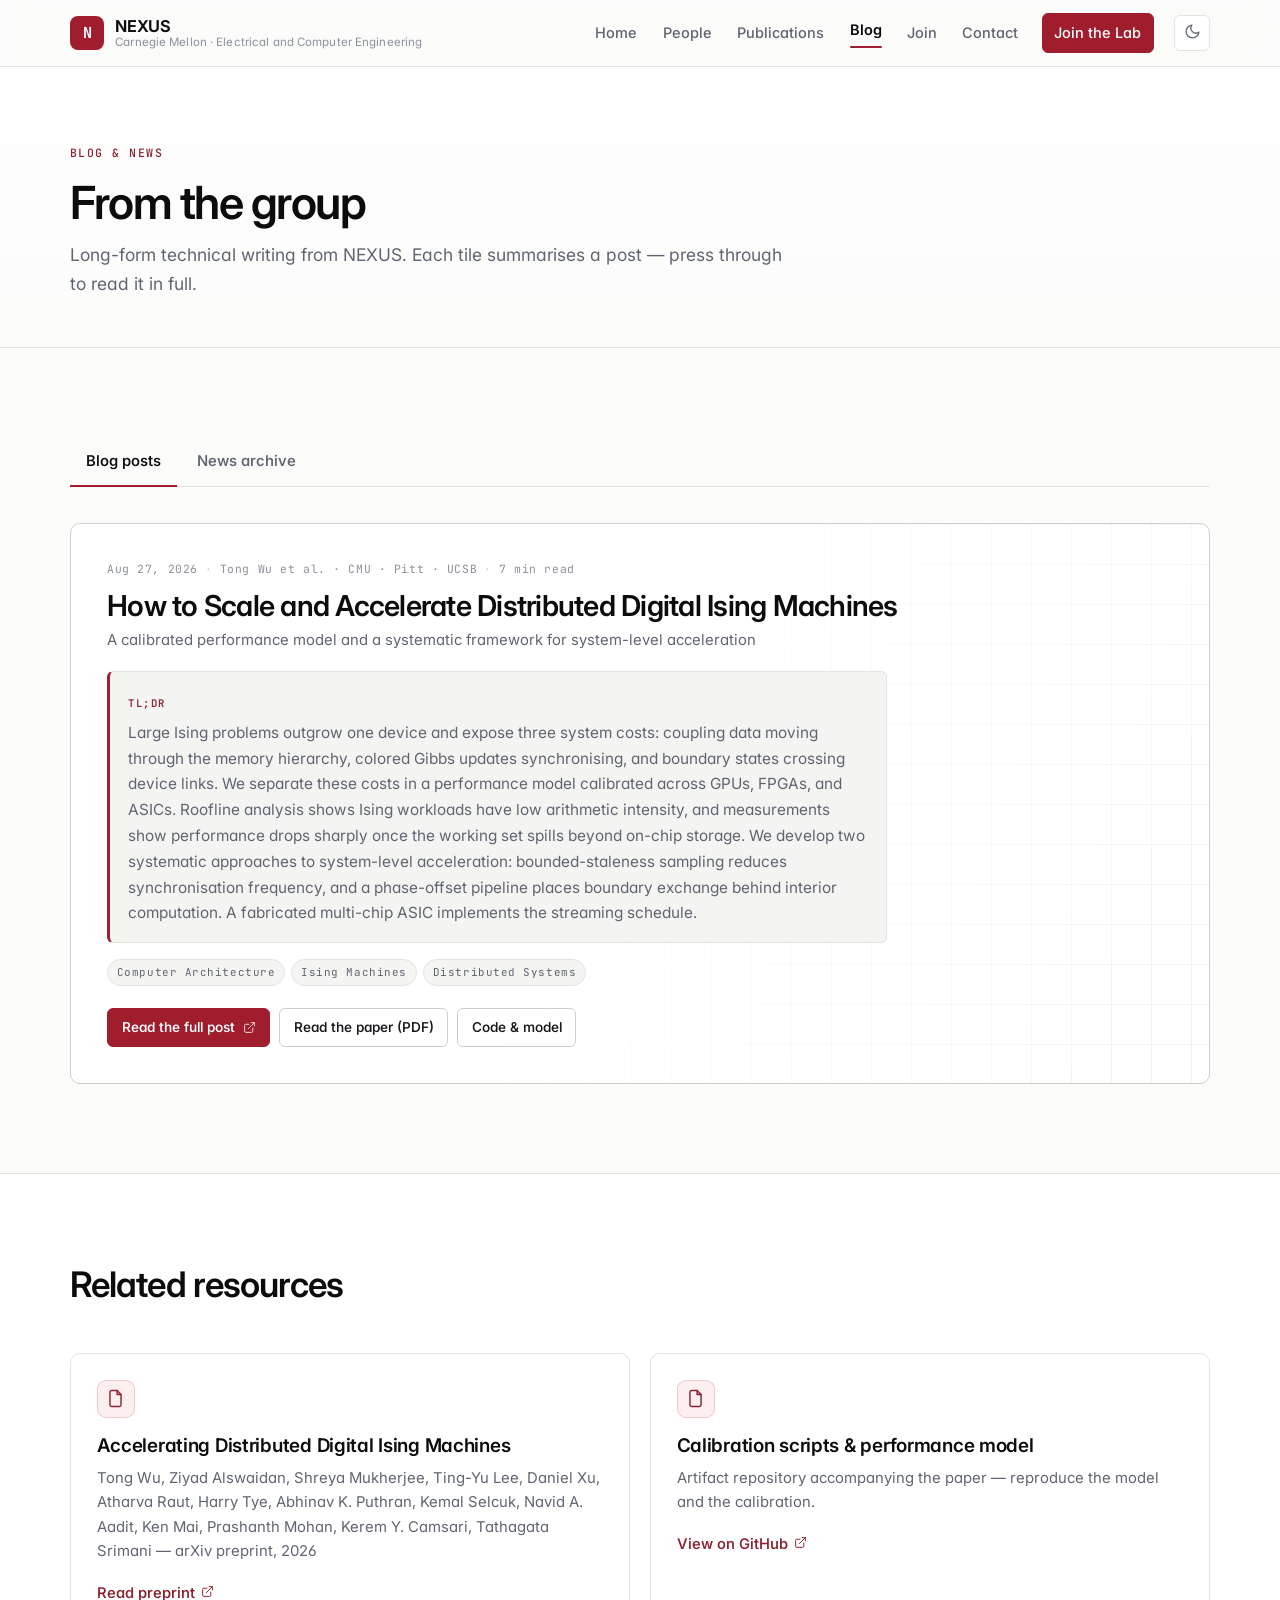
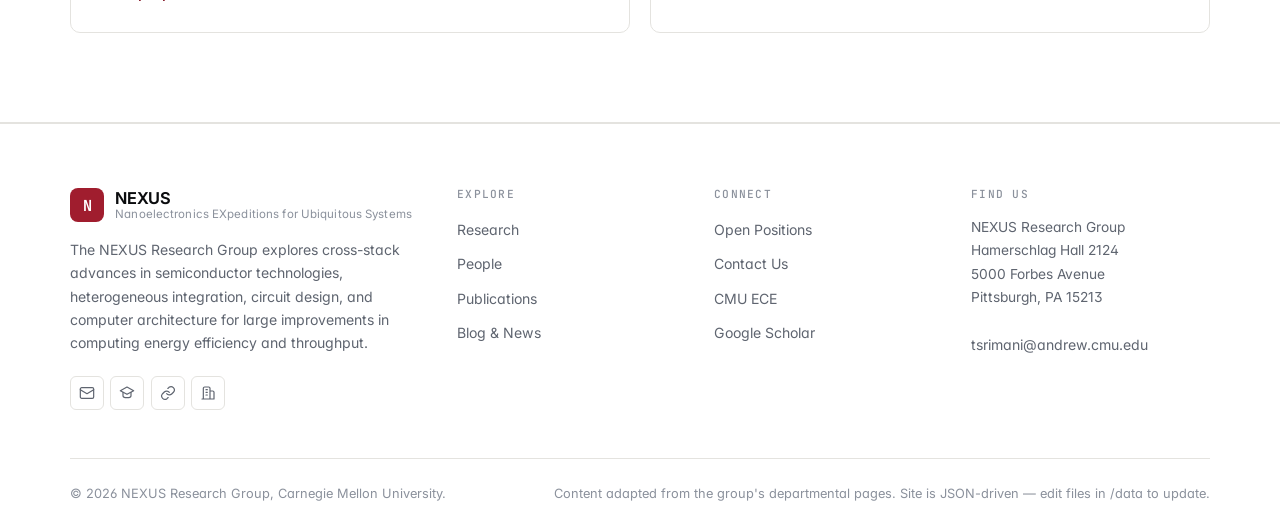
==== commit 6871a408: "Some changes." ====
--- a/blog.html
+++ b/blog.html
@@ -13,7 +13,7 @@
 <link rel="preconnect" href="https://fonts.googleapis.com">
 <link rel="preconnect" href="https://fonts.gstatic.com" crossorigin>
 <link href="https://fonts.googleapis.com/css2?family=Inter:wght@400;500;600;700&family=JetBrains+Mono:wght@400;500;600&display=swap" rel="stylesheet">
-<link rel="stylesheet" href="assets/css/style.css">
+<link rel="stylesheet" href="assets/css/style.css?v=202608292105">
 <script>
   /* Apply the stored theme before first paint to avoid a flash. */
   (function () {
@@ -29,6 +29,6 @@
 <header class="site-header"></header>
 <main id="main"></main>
 <footer class="site-footer"></footer>
-<script src="assets/js/main.js"></script>
+<script src="assets/js/main.js?v=202608292105"></script>
 </body>
 </html>
--- a/assets/css/style.css
+++ b/assets/css/style.css
@@ -40,6 +40,7 @@
   --font-sans: "Inter", -apple-system, BlinkMacSystemFont, "Segoe UI", Roboto, Helvetica, Arial, sans-serif;
   --font-mono: "JetBrains Mono", ui-monospace, SFMono-Regular, "SF Mono", Menlo, Consolas, monospace;
 
+  --header-h: 66px;
   --wrap: 1140px;
   --wrap-narrow: 760px;
   --radius-sm: 6px;
@@ -49,45 +50,32 @@
   --step: 1.6rem;
   --section-y: clamp(3.75rem, 7vw, 6.5rem);
   --ease: cubic-bezier(.22, .61, .36, 1);
-}
-
-/* ---------- Design tokens : dark ---------- */
-@media (prefers-color-scheme: dark) {
-  :root:not([data-theme="light"]) {
-    color-scheme: dark;
-
-    --bg:            #0d0f12;
-    --bg-alt:        #121519;
-    --surface:       #14181d;
-    --surface-2:     #191e24;
-    --surface-3:     #212831;
-
-    --text:          #e4e7ec;
-    --text-strong:   #f5f7fa;
-    --muted:         #99a1af;
-    --faint:         #6f7885;
-
-    --border:        #242a33;
-    --border-strong: #333b46;
-
-    --accent:        #f2586f;
-    --accent-hover:  #ff7186;
-    --accent-soft:   #2a1519;
-    --accent-text:   #14080a;
-    --accent-quiet:  #f2586f;
-
-    --ok:            #4bd394;
-    --ok-soft:       #11241b;
-
-    --shadow-sm: 0 1px 2px rgba(0, 0, 0, .5);
-    --shadow-md: 0 4px 18px rgba(0, 0, 0, .55);
-    --shadow-lg: 0 20px 55px rgba(0, 0, 0, .6);
-
-    --header-bg: rgba(13, 15, 18, .82);
-    --grid-line: rgba(255, 255, 255, .045);
-  }
-}
-
+
+  /* Hero circuit field + stack */
+  --hero-wash:     rgba(160, 29, 46, .075);
+  --circuit:       rgba(122, 32, 46, .19);
+  --circuit-hot:   rgba(160, 29, 46, .72);
+  --circuit-glow:  rgba(190, 40, 62, .30);
+  --circuit-pulse: #c31f38;
+  --pad:           rgba(160, 29, 46, .34);
+  --tier-face:      linear-gradient(135deg, rgba(255, 255, 255, .95), rgba(246, 241, 242, .72));
+  --tier-face-hot:  linear-gradient(135deg, rgba(255, 252, 252, .96), rgba(252, 234, 237, .78));
+  --tier-face-base: linear-gradient(135deg, rgba(250, 250, 249, .95), rgba(233, 232, 229, .78));
+  --tier-edge:      rgba(160, 29, 46, .34);
+  --tier-edge-hot:  rgba(160, 29, 46, .62);
+  --tier-edge-base: rgba(23, 25, 28, .20);
+  --tier-glow:     rgba(160, 29, 46, .13);
+  --tier-glow-hot: rgba(160, 29, 46, .22);
+  --tier-inner:    rgba(160, 29, 46, .05);
+  --tier-shadow:   rgba(90, 20, 32, .38);
+  --tier-sheen:    rgba(255, 255, 255, .9);
+  --tier-grid:     rgba(160, 29, 46, .10);
+  --stat-face:     rgba(255, 255, 255, .74);
+  --stat-edge:     rgba(160, 29, 46, .16);
+  --word-glow:     rgba(160, 29, 46, .17);
+}
+
+/* ---------- Design tokens : dark (opt-in via the toggle — light is the default) ---------- */
 :root[data-theme="dark"] {
   color-scheme: dark;
 
@@ -120,6 +108,29 @@
 
   --header-bg: rgba(13, 15, 18, .82);
   --grid-line: rgba(255, 255, 255, .045);
+
+  /* Hero circuit field + stack */
+  --hero-wash:     rgba(242, 88, 111, .10);
+  --circuit:       rgba(242, 88, 111, .22);
+  --circuit-hot:   rgba(255, 126, 145, .78);
+  --circuit-glow:  rgba(242, 88, 111, .42);
+  --circuit-pulse: #ff8497;
+  --pad:           rgba(242, 88, 111, .42);
+  --tier-face:      linear-gradient(135deg, rgba(32, 38, 46, .92), rgba(19, 23, 28, .58));
+  --tier-face-hot:  linear-gradient(135deg, rgba(46, 30, 36, .94), rgba(24, 18, 22, .62));
+  --tier-face-base: linear-gradient(135deg, rgba(26, 30, 36, .92), rgba(15, 18, 22, .6));
+  --tier-edge:      rgba(242, 88, 111, .34);
+  --tier-edge-hot:  rgba(242, 88, 111, .7);
+  --tier-edge-base: rgba(180, 190, 205, .22);
+  --tier-glow:     rgba(242, 88, 111, .18);
+  --tier-glow-hot: rgba(242, 88, 111, .34);
+  --tier-inner:    rgba(242, 88, 111, .07);
+  --tier-shadow:   rgba(0, 0, 0, .55);
+  --tier-sheen:    rgba(255, 255, 255, .10);
+  --tier-grid:     rgba(242, 88, 111, .13);
+  --stat-face:     rgba(20, 24, 29, .66);
+  --stat-edge:     rgba(242, 88, 111, .20);
+  --word-glow:     rgba(242, 88, 111, .30);
 }
 
 /* ---------- Reset ---------- */
@@ -274,10 +285,6 @@
 .theme-toggle .icon-sun { display: none; }
 :root[data-theme="dark"] .theme-toggle .icon-sun { display: block; }
 :root[data-theme="dark"] .theme-toggle .icon-moon { display: none; }
-@media (prefers-color-scheme: dark) {
-  :root:not([data-theme="light"]) .theme-toggle .icon-sun { display: block; }
-  :root:not([data-theme="light"]) .theme-toggle .icon-moon { display: none; }
-}
 
 .nav-toggle { display: none; width: 36px; height: 36px; place-items: center; border: 1px solid var(--border); border-radius: var(--radius-sm); background: var(--surface); color: var(--text); cursor: pointer; }
 .nav-toggle svg { width: 18px; height: 18px; }
@@ -315,65 +322,274 @@
 .page-head h1 { font-size: clamp(1.95rem, 4vw, 2.85rem); margin-bottom: .65rem; }
 .page-head .lead { max-width: 66ch; }
 
-/* ---------- Hero ---------- */
-.hero {
+/* ---------- Hero : wordmark left, research stack right, magnified on scroll ---------- */
+.hero { position: relative; border-bottom: 1px solid var(--border); }
+.hero-rail { height: 250vh; }
+
+.hero-scene {
+  position: sticky; top: var(--header-h, 66px);
+  height: calc(100vh - var(--header-h, 66px));
+  height: calc(100svh - var(--header-h, 66px));
+  overflow: hidden;
+  isolation: isolate;
+  display: grid; align-items: center;
+  --s0: .88;                                  /* stack size at rest, in the side slot */
+  --zoom: .40;                                /* how much it grows once centred */
+  background: radial-gradient(ellipse 85% 65% at 50% 45%, var(--hero-wash), transparent 72%), var(--bg);
+}
+.hero-scene::before {
+  content: ""; position: absolute; inset: 0; pointer-events: none; z-index: 0;
+  background-image: linear-gradient(var(--grid-line) 1px, transparent 1px), linear-gradient(90deg, var(--grid-line) 1px, transparent 1px);
+  background-size: 64px 64px;
+  mask-image: radial-gradient(ellipse 78% 68% at 50% 45%, #000 12%, transparent 78%);
+  -webkit-mask-image: radial-gradient(ellipse 78% 68% at 50% 45%, #000 12%, transparent 78%);
+}
+
+/* Circuit field — traces are generated in JS to match the scene's exact box. */
+.hero-circuit {
+  position: absolute; inset: 0; z-index: 1; pointer-events: none;
+  opacity: calc((.6 - var(--p, 0)) / .45);      /* gone by the time the stack lands */
+}
+.hero-circuit svg { display: block; width: 100%; height: 100%; }
+.hero-circuit path, .hero-circuit circle, .hero-circuit rect { vector-effect: non-scaling-stroke; }
+
+.nx-lines path { fill: none; stroke: var(--circuit); stroke-width: 1.15; stroke-linecap: round; stroke-linejoin: round; }
+.nx-glow { filter: blur(7px); opacity: .7; }
+.nx-glow path { fill: none; stroke: var(--circuit-glow); stroke-width: 2.4; stroke-linecap: round; stroke-linejoin: round; }
+.nx-pads circle { fill: var(--bg); stroke: var(--pad); stroke-width: 1.2; }
+.nx-pads circle.is-via { fill: none; }
+.nx-die { fill: none; stroke: var(--circuit); stroke-width: 1; stroke-dasharray: 3 7; opacity: .55; }
+.nx-pulses path {
+  fill: none; stroke: var(--circuit-pulse); stroke-width: 1.9; stroke-linecap: round;
+  stroke-dasharray: 5 95;
+  animation: nx-flow 7s linear infinite;
+  filter: drop-shadow(0 0 5px var(--circuit-pulse));
+}
+@keyframes nx-flow { from { stroke-dashoffset: 100; } to { stroke-dashoffset: 0; } }
+
+/* Second copy of the field, unmasked only around the cursor. */
+.hero-circuit--live {
+  opacity: 0;
+  transition: opacity .4s var(--ease);
+  mask-image: radial-gradient(circle at var(--mx, 50%) var(--my, 50%), #000 0, #000 90px, transparent 300px);
+  -webkit-mask-image: radial-gradient(circle at var(--mx, 50%) var(--my, 50%), #000 0, #000 90px, transparent 300px);
+}
+.hero[data-pointer="true"] .hero-circuit--live { opacity: 1; }
+.hero[data-zoom="true"] .hero-circuit--live { opacity: 0; }
+.hero-circuit--live .nx-lines path { stroke: var(--circuit-hot); stroke-width: 1.4; }
+.hero-circuit--live .nx-glow { opacity: 1; }
+.hero-circuit--live .nx-pads circle { stroke: var(--circuit-hot); }
+
+/* Two columns: copy (and, once magnified, the project panel) left; the stack right. */
+.hero-inner {
+  position: relative; z-index: 3;
+  width: min(100% - 2.5rem, var(--wrap));
+  margin-inline: auto;
+  display: grid;
+  grid-template-columns: minmax(0, 1fr) minmax(0, 1fr);
+  align-items: center;
+  gap: clamp(1.5rem, 3vw, 2.5rem);
+}
+.hero-copy { grid-area: 1 / 1; }
+.hero-stack-wrap { grid-area: 1 / 2; }
+
+/* Wordmark */
+.hero-copy {
+  transform: translate3d(calc(var(--p, 0) * -7vw), 0, 0);
+  opacity: calc(1 - var(--p, 0) * 2.1);
+}
+.hero[data-zoom="true"] .hero-copy { pointer-events: none; }
+.hero-word { margin: 0; line-height: .86; }
+.hero-letters { display: flex; flex-direction: column; align-items: flex-start; }
+.hero-line { display: flex; }
+.hero-letter {
+  display: block;
+  font-size: clamp(2.9rem, 7.6vw, 6.4rem);
+  font-weight: 700;
+  letter-spacing: -.045em;
+  color: var(--text-strong);
+  text-shadow: 0 0 70px var(--word-glow);
+}
+.hero-line .hero-letter:last-child { margin-right: -.045em; }
+.hero-sub {
+  margin: clamp(.9rem, 2vw, 1.35rem) 0 0;
+  font-family: var(--font-mono);
+  font-size: clamp(.68rem, 1.25vw, .82rem);
+  letter-spacing: .22em;
+  text-transform: uppercase;
+  color: var(--faint);
+}
+.hero-sub a {
+  color: var(--accent-quiet); text-decoration: none;
+  border-bottom: 1px solid color-mix(in srgb, var(--accent) 35%, transparent);
+  padding-bottom: 2px;
+}
+.hero-sub a:hover { color: var(--accent-hover); border-bottom-color: var(--accent-hover); }
+
+/* The stack slides to the centre of the scene and grows as the rail scrolls. */
+.hero-stack-wrap {
+  position: relative; z-index: 1;
+  perspective: 1600px;
+  transform: translate3d(calc(var(--p, 0) * -50%), 0, 0) scale(calc(var(--s0, .88) + var(--p, 0) * var(--zoom, .4)));
+}
+.hero-stack {
+  display: grid;
+  gap: clamp(16px, 2.4vw, 32px);
+  transform-style: preserve-3d;
+  transform: rotateX(calc(54deg + var(--tilt-y, 0deg))) rotateZ(calc(-38deg + var(--tilt-x, 0deg)));
+}
+.hero-tier {
   position: relative;
-  padding-block: clamp(3.5rem, 8vw, 6.5rem) clamp(3rem, 6vw, 5rem);
-  overflow: hidden;
-  border-bottom: 1px solid var(--border);
-}
-.hero::before {
-  content: ""; position: absolute; inset: 0; pointer-events: none;
-  background-image: linear-gradient(var(--grid-line) 1px, transparent 1px), linear-gradient(90deg, var(--grid-line) 1px, transparent 1px);
-  background-size: 56px 56px;
-  mask-image: radial-gradient(ellipse 80% 70% at 70% 30%, #000 20%, transparent 78%);
-  -webkit-mask-image: radial-gradient(ellipse 80% 70% at 70% 30%, #000 20%, transparent 78%);
-}
-.hero-grid {
-  position: relative;
-  display: grid; grid-template-columns: minmax(0, 1.05fr) minmax(0, .95fr);
-  gap: clamp(2rem, 5vw, 4rem); align-items: center;
-}
-.hero h1 { margin-bottom: 1.1rem; }
-.hero .lead { font-size: 1.13rem; max-width: 54ch; }
-.hero-actions { display: flex; flex-wrap: wrap; gap: .7rem; margin-top: 1.9rem; }
-@media (max-width: 900px) { .hero-grid { grid-template-columns: 1fr; } }
-
-/* Hero stack graphic (pure CSS, theme-aware) */
-.stack-figure { display: flex; flex-direction: column; align-items: center; gap: 1rem; }
-.stack {
-  --tilt: 58deg;
-  display: grid; gap: 14px;
-  width: min(100%, 400px);
-  transform: perspective(1200px) rotateX(52deg) rotateZ(-38deg);
-  transform-style: preserve-3d;
-}
-.stack-layer {
-  position: relative;
-  border: 1px solid var(--border-strong);
-  border-radius: 8px;
-  background: var(--surface);
-  box-shadow: var(--shadow-md);
-  padding: 1.05rem 1.15rem;
-  display: flex; flex-direction: column; gap: .1rem;
-  transition: transform .35s var(--ease), box-shadow .35s var(--ease), border-color .35s var(--ease);
-}
-.stack-layer::after {
-  content: ""; position: absolute; inset: 6px;
-  border-radius: 5px;
-  background-image: linear-gradient(var(--grid-line) 1px, transparent 1px), linear-gradient(90deg, var(--grid-line) 1px, transparent 1px);
-  background-size: 18px 18px;
-  opacity: .9; pointer-events: none;
-}
-.stack-layer:nth-child(1) { border-color: color-mix(in srgb, var(--accent) 45%, var(--border-strong)); }
-.stack:hover .stack-layer { box-shadow: var(--shadow-lg); }
-.stack:hover .stack-layer:nth-child(1) { transform: translateZ(26px); }
-.stack:hover .stack-layer:nth-child(2) { transform: translateZ(13px); }
-.stack-label { font-weight: 600; font-size: .9rem; color: var(--text-strong); letter-spacing: -.01em; position: relative; z-index: 1; }
-.stack-sub { font-family: var(--font-mono); font-size: .7rem; color: var(--muted); letter-spacing: .04em; position: relative; z-index: 1; }
-.stack-caption { font-family: var(--font-mono); font-size: .72rem; letter-spacing: .08em; text-transform: uppercase; color: var(--faint); text-align: center; margin-top: 1.5rem; }
-@media (max-width: 900px) { .stack { transform: perspective(1200px) rotateX(38deg) rotateZ(-26deg); margin-block: 1.5rem; } }
-@media (max-width: 560px) { .stack { transform: none; width: 100%; } .stack-layer::after { opacity: .5; } }
+  display: flex; flex-direction: column; justify-content: flex-end; gap: .1rem;
+  height: clamp(74px, 8.6vw, 112px);
+  padding: 0 1.15rem .95rem;
+  text-align: left;
+  font: inherit;
+  cursor: pointer;
+  border-radius: 16px;
+  border: 1px solid var(--tier-edge);
+  background: var(--tier-face);
+  box-shadow:
+    0 26px 44px -18px var(--tier-shadow),
+    0 0 34px var(--tier-glow),
+    inset 0 1px 0 var(--tier-sheen),
+    inset 0 0 44px var(--tier-inner);
+  transform: translateZ(var(--z, 0));
+  transition: transform .4s var(--ease), box-shadow .4s var(--ease), border-color .3s var(--ease), opacity .3s var(--ease);
+}
+.hero-tier::after {
+  content: ""; position: absolute; inset: 10px; border-radius: 9px; pointer-events: none;
+  background-image: linear-gradient(var(--tier-grid) 1px, transparent 1px), linear-gradient(90deg, var(--tier-grid) 1px, transparent 1px);
+  background-size: 24px 24px;
+  mask-image: radial-gradient(ellipse 80% 80% at 50% 50%, #000 30%, transparent 100%);
+  -webkit-mask-image: radial-gradient(ellipse 80% 80% at 50% 50%, #000 30%, transparent 100%);
+}
+.hero-tier:nth-child(1) { --z: 54px; border-color: var(--tier-edge-hot); background: var(--tier-face-hot); }
+.hero-tier:nth-child(2) { --z: 27px; }
+.hero-tier:nth-child(3) { --z: 0px; border-color: var(--tier-edge-base); background: var(--tier-face-base); }
+
+.tier-label { position: relative; z-index: 1; font-size: clamp(.74rem, .95vw, .92rem); font-weight: 620; letter-spacing: -.01em; color: var(--text-strong); line-height: 1.2; }
+.tier-sub { position: relative; z-index: 1; font-family: var(--font-mono); font-size: clamp(.56rem, .7vw, .68rem); letter-spacing: .05em; color: var(--muted); }
+
+.hero-tier:hover, .hero-tier[data-active="true"], .hero-tier:focus-visible {
+  transform: translateZ(calc(var(--z, 0px) + 48px));
+  border-color: var(--tier-edge-hot);
+  box-shadow:
+    0 34px 56px -18px var(--tier-shadow),
+    0 0 60px var(--tier-glow-hot),
+    inset 0 1px 0 var(--tier-sheen),
+    inset 0 0 44px var(--tier-inner);
+}
+.hero-stack:hover .hero-tier:not(:hover) { opacity: .55; }
+
+/* Project panel — lower-right, clear of the tier labels on the plates' left edge. */
+.hero-panel {
+  position: absolute; z-index: 5;
+  right: max(1.25rem, calc(50% - var(--wrap) / 2));
+  bottom: clamp(1.5rem, 7vh, 3.25rem);
+  width: min(24rem, 38vw);
+  padding: 1.35rem 1.5rem;
+  border: 1px solid var(--stat-edge); border-radius: var(--radius-lg);
+  background: var(--stat-face);
+  box-shadow: 0 20px 50px -22px var(--tier-shadow);
+  backdrop-filter: blur(16px) saturate(150%);
+  -webkit-backdrop-filter: blur(16px) saturate(150%);
+  opacity: 0; pointer-events: none;
+  transform: translate3d(0, 12px, 0);
+  transition: opacity .35s var(--ease), transform .35s var(--ease);
+}
+.hero[data-zoom="true"] .hero-panel,
+.hero[data-tile] .hero-panel { opacity: 1; pointer-events: auto; transform: none; }
+/* A hovered tier wins the bottom of the scene from the stats strip. */
+.hero[data-tile] .stats.hero-stats { opacity: 0; pointer-events: none; }
+.hero-hint {
+  margin: 0; font-family: var(--font-mono); font-size: .72rem;
+  letter-spacing: .14em; text-transform: uppercase; color: var(--faint);
+}
+.hero[data-tile] .hero-hint { display: none; }
+.panel-eyebrow {
+  display: block; font-family: var(--font-mono); font-size: .68rem;
+  letter-spacing: .16em; text-transform: uppercase; color: var(--accent-quiet); margin-bottom: .5rem;
+}
+.panel-title { font-size: 1.22rem; margin: 0 0 .9rem; }
+.panel-list { list-style: none; margin: 0 0 1.1rem; padding: 0; display: grid; gap: .5rem; }
+.panel-list li {
+  position: relative; margin: 0; padding-left: 1.05rem;
+  font-size: .88rem; line-height: 1.5; color: var(--muted);
+}
+.panel-list li::before {
+  content: ""; position: absolute; left: 0; top: .55em;
+  width: 5px; height: 5px; border-radius: 50%; background: var(--accent);
+}
+
+/* Stats strip floating at the foot of the scene. */
+.stats.hero-stats {
+  position: absolute; z-index: 4;
+  left: 50%; bottom: clamp(1rem, 3vh, 2rem);
+  transform: translateX(-50%);
+  width: min(100% - 2.5rem, var(--wrap));
+  border-color: var(--stat-edge);
+  border-radius: var(--radius-lg);
+  background: var(--stat-face);
+  box-shadow: 0 20px 50px -22px var(--tier-shadow), 0 0 30px var(--tier-glow);
+  backdrop-filter: blur(16px) saturate(150%);
+  -webkit-backdrop-filter: blur(16px) saturate(150%);
+  opacity: calc(1 - var(--p, 0) * 2.4);
+}
+.hero[data-zoom="true"] .stats.hero-stats { pointer-events: none; }
+.stats.hero-stats .stat { border-right-color: var(--stat-edge); }
+@media (max-width: 1080px) {
+  .stats.hero-stats .stat { padding: 1.1rem 1.1rem; }
+  .stats.hero-stats .stat-value { font-size: 1.5rem; }
+  .stats.hero-stats .stat-detail { display: none; }
+}
+@media (max-height: 780px) {
+  .hero-scene { --s0: .8; --zoom: .26; }
+  .stats.hero-stats .stat { padding: .85rem 1.1rem; }
+  .stats.hero-stats .stat-detail { display: none; }
+}
+
+/* Flat fallback: no sticky scene, no scroll choreography, tap for projects. */
+@media (max-width: 900px), (prefers-reduced-motion: reduce) {
+  .hero-rail { height: auto; }
+  .hero-scene {
+    position: static; height: auto;
+    min-height: min(88vh, 780px);
+    padding-block: clamp(2.5rem, 7vh, 4rem) clamp(9rem, 22vh, 12rem);
+  }
+  .hero-inner { grid-template-columns: 1fr; gap: clamp(2rem, 6vw, 3rem); justify-items: start; }
+  .hero-copy { grid-area: auto; transform: none; opacity: 1; }
+  .hero-stack-wrap { grid-area: auto; width: 100%; transform: none; }
+  .hero-panel {
+    position: static; display: none;
+    width: min(100% - 2.5rem, var(--wrap)); margin-inline: auto;
+    opacity: 1; transform: none; pointer-events: auto;
+  }
+  .hero[data-tile] .hero-panel { display: block; }
+  .hero-panel .hero-hint { display: none; }
+  .stats.hero-stats { opacity: 1; }
+  .hero-tier { height: clamp(70px, 15vw, 104px); }
+  .hero-stack { transform: rotateX(48deg) rotateZ(-30deg); }
+  .tier-label { font-size: .82rem; }
+  .tier-sub { font-size: .62rem; }
+}
+@media (max-width: 620px) {
+  .hero-sub { letter-spacing: .16em; }
+  .stats.hero-stats .stat { padding: .9rem 1rem; }
+}
+/* The floating strip stays two-up even where the standalone one stacks. */
+@media (max-width: 460px) {
+  .stats.hero-stats { grid-template-columns: repeat(2, 1fr); }
+  .stats.hero-stats .stat { border-right: 1px solid var(--stat-edge); border-bottom: 0; }
+  .stats.hero-stats .stat:nth-child(2n) { border-right: 0; }
+  .stats.hero-stats .stat:nth-child(-n+2) { border-bottom: 1px solid var(--stat-edge); }
+  .stats.hero-stats .stat-value { font-size: 1.35rem; }
+}
+@media (max-width: 860px) { .stats.hero-stats .stat:nth-child(-n+2) { border-bottom-color: var(--stat-edge); } }
+@media (prefers-reduced-motion: reduce) {
+  .nx-pulses path { animation: none !important; }
+  .nx-pulses { display: none; }
+}
 
 /* ---------- Stats strip ---------- */
 .stats {
@@ -726,7 +942,6 @@
 .map-frame { border: 1px solid var(--border); border-radius: var(--radius); overflow: hidden; background: var(--surface-2); }
 .map-frame iframe { width: 100%; height: 340px; border: 0; display: block; filter: none; }
 :root[data-theme="dark"] .map-frame iframe { filter: invert(.9) hue-rotate(180deg) saturate(.7) brightness(.95); }
-@media (prefers-color-scheme: dark) { :root:not([data-theme="light"]) .map-frame iframe { filter: invert(.9) hue-rotate(180deg) saturate(.7) brightness(.95); } }
 .map-caption { display: flex; justify-content: space-between; align-items: center; gap: 1rem; flex-wrap: wrap; padding: .8rem 1rem; border-top: 1px solid var(--border); font-size: .85rem; color: var(--muted); background: var(--surface); }
 
 .enquiry-row { display: grid; grid-template-columns: 200px minmax(0, 1fr) auto; gap: 1.25rem; align-items: center; padding: 1.1rem .25rem; border-bottom: 1px solid var(--border); }
